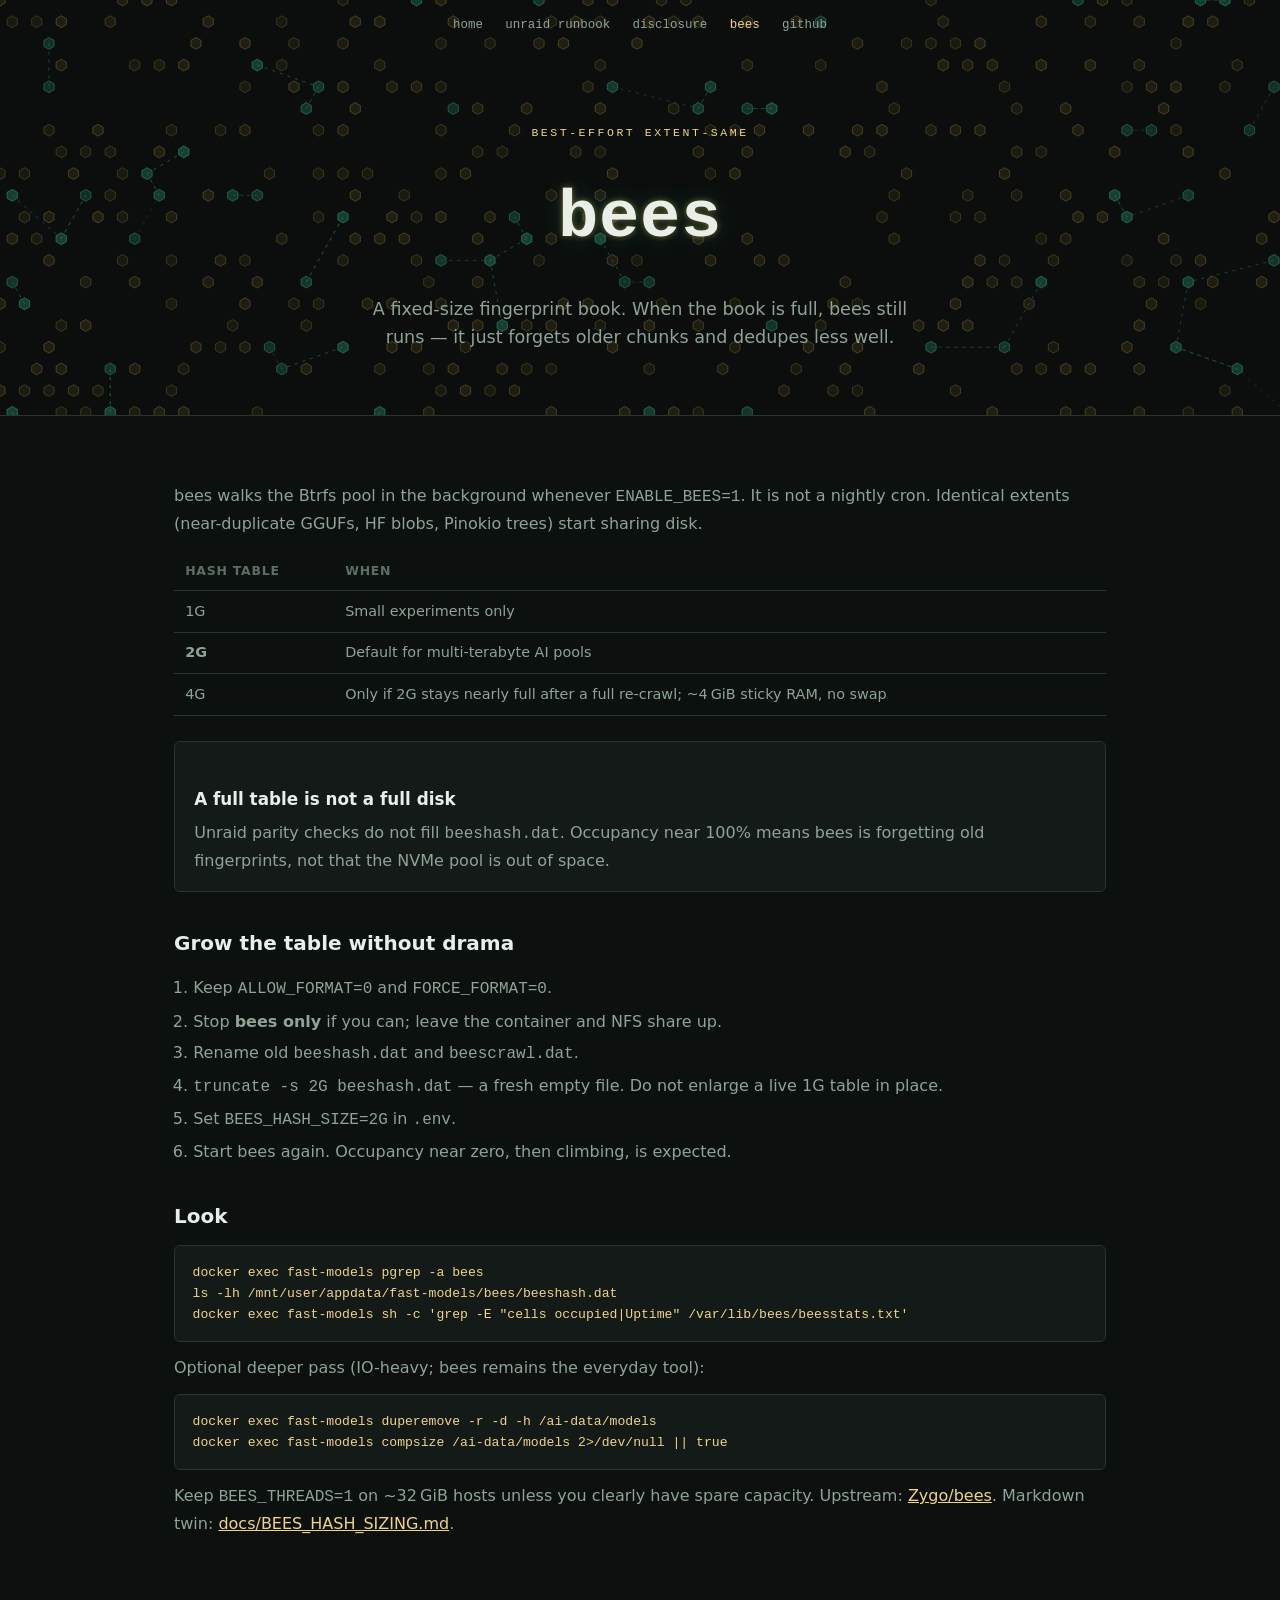
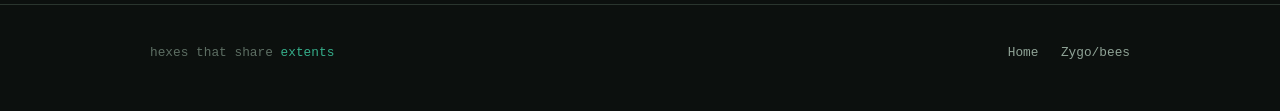
==== docs/bees.html @ 6adabb5d "Release v0.2.0: Unraid FAT32 persist runbook and GitHub Pages Document that /boot/config/go must inv" ====
<!DOCTYPE html>
<html lang="en">
<head>
<meta charset="UTF-8" />
<meta name="viewport" content="width=device-width, initial-scale=1.0" />
<title>bees hash sizing · fast-models</title>
<meta name="description" content="bees hash table sizing for a multi-terabyte AI file pool. 2G default. Not the same as a full disk." />
<link rel="icon" href="favicon.svg" type="image/svg+xml" />
<link rel="stylesheet" href="assets/site.css" />
</head>
<body>
<div class="hero">
  <canvas id="bees-rain" aria-hidden="true"></canvas>
  <nav class="top">
    <a href="index.html">home</a>
    <a href="runbook.html">unraid runbook</a>
    <a href="incident.html">disclosure</a>
    <a href="bees.html" aria-current="page">bees</a>
    <a href="https://github.com/the1truedan/fast-models">github</a>
  </nav>
  <div class="hero-inner">
    <p class="eyebrow">best-effort extent-same</p>
    <h1 class="wordmark">bees</h1>
    <p class="tagline">A fixed-size fingerprint book. When the book is full, bees still runs — it just forgets older chunks and dedupes less well.</p>
  </div>
</div>

<section class="band prose">
  <p>bees walks the Btrfs pool in the background whenever <code>ENABLE_BEES=1</code>. It is not a nightly cron. Identical extents (near-duplicate GGUFs, HF blobs, Pinokio trees) start sharing disk.</p>

  <table>
    <thead><tr><th>Hash table</th><th>When</th></tr></thead>
    <tbody>
      <tr><td>1G</td><td>Small experiments only</td></tr>
      <tr><td><strong>2G</strong></td><td>Default for multi-terabyte AI pools</td></tr>
      <tr><td>4G</td><td>Only if 2G stays nearly full after a full re-crawl; ~4 GiB sticky RAM, no swap</td></tr>
    </tbody>
  </table>

  <div class="note">
    <h3>A full table is not a full disk</h3>
    <p>Unraid parity checks do not fill <code>beeshash.dat</code>. Occupancy near 100% means bees is forgetting old fingerprints, not that the NVMe pool is out of space.</p>
  </div>

  <h2>Grow the table without drama</h2>
  <ol>
    <li>Keep <code>ALLOW_FORMAT=0</code> and <code>FORCE_FORMAT=0</code>.</li>
    <li>Stop <strong>bees only</strong> if you can; leave the container and NFS share up.</li>
    <li>Rename old <code>beeshash.dat</code> and <code>beescrawl.dat</code>.</li>
    <li><code>truncate -s 2G beeshash.dat</code> — a fresh empty file. Do not enlarge a live 1G table in place.</li>
    <li>Set <code>BEES_HASH_SIZE=2G</code> in <code>.env</code>.</li>
    <li>Start bees again. Occupancy near zero, then climbing, is expected.</li>
  </ol>

  <h2>Look</h2>
<pre>docker exec fast-models pgrep -a bees
ls -lh /mnt/user/appdata/fast-models/bees/beeshash.dat
docker exec fast-models sh -c 'grep -E "cells occupied|Uptime" /var/lib/bees/beesstats.txt'</pre>

  <p>Optional deeper pass (IO-heavy; bees remains the everyday tool):</p>
<pre>docker exec fast-models duperemove -r -d -h /ai-data/models
docker exec fast-models compsize /ai-data/models 2>/dev/null || true</pre>
  <p>Keep <code>BEES_THREADS=1</code> on ~32 GiB hosts unless you clearly have spare capacity. Upstream: <a href="https://github.com/Zygo/bees">Zygo/bees</a>. Markdown twin: <a href="https://github.com/the1truedan/fast-models/blob/main/docs/BEES_HASH_SIZING.md">docs/BEES_HASH_SIZING.md</a>.</p>
</section>

<footer>
  <div class="footer-inner">
    <span class="mu-mark">hexes that share <span>extents</span></span>
    <nav class="footer-links">
      <a href="index.html">Home</a>
      <a href="https://github.com/Zygo/bees">Zygo/bees</a>
    </nav>
  </div>
</footer>
<script src="assets/bees.js"></script>
</body>
</html>
---- docs/assets/site.css ----
:root {
  --bg: #0c100e;
  --bg-panel: #141a17;
  --bg-panel-2: #1b231e;
  --line: #2a352e;
  --fg: #e8efe8;
  --fg-dim: #8fa396;
  --fg-dimmer: #5d6e63;
  --accent: #e8b84a;
  --accent-soft: #f0d48a;
  --accent-mu: #3dcaa0;
}

* { box-sizing: border-box; }

html, body {
  margin: 0;
  padding: 0;
  background: var(--bg);
  color: var(--fg);
}

body {
  font-family: ui-sans-serif, -apple-system, BlinkMacSystemFont, "Segoe UI", system-ui, sans-serif;
  line-height: 1.6;
  -webkit-font-smoothing: antialiased;
}

.mono, code, pre {
  font-family: ui-monospace, "SF Mono", "Cascadia Code", Menlo, Consolas, "Courier New", monospace;
}

a { color: inherit; }
::selection { background: var(--accent); color: var(--bg); }

.hero {
  position: relative;
  overflow: hidden;
  border-bottom: 1px solid var(--line);
}

#bees-rain {
  position: absolute;
  inset: 0;
  width: 100%;
  height: 100%;
  opacity: 0.55;
}

.hero-inner {
  position: relative;
  z-index: 1;
  max-width: 920px;
  margin: 0 auto;
  padding: 5.5rem 1.5rem 4rem;
  text-align: center;
}

.eyebrow {
  font-family: ui-monospace, "SF Mono", "Cascadia Code", Menlo, Consolas, monospace;
  font-size: 0.72rem;
  letter-spacing: 0.22em;
  text-transform: uppercase;
  color: var(--accent-soft);
  margin: 0 0 1.4rem;
}

.wordmark {
  margin: 0;
  font-family: ui-monospace, "SF Mono", "Cascadia Code", Menlo, Consolas, monospace;
  font-weight: 700;
  font-size: clamp(2.4rem, 7vw, 4.2rem);
  letter-spacing: 0.01em;
  color: var(--fg);
  text-shadow:
    0 0 6px rgba(232, 184, 74, 0.45),
    0 0 26px rgba(61, 202, 160, 0.22);
  text-wrap: balance;
}

.wordmark span { color: var(--accent); }

.tagline {
  max-width: 48ch;
  margin: 1.4rem auto 0;
  font-size: 1.1rem;
  color: var(--fg-dim);
  text-wrap: balance;
}

.hero-cta {
  display: flex;
  justify-content: center;
  align-items: center;
  gap: 0.9rem;
  flex-wrap: wrap;
  margin-top: 2.4rem;
}

.btn {
  font-family: ui-monospace, "SF Mono", "Cascadia Code", Menlo, Consolas, monospace;
  font-size: 0.85rem;
  text-decoration: none;
  padding: 0.65rem 1.1rem;
  border-radius: 3px;
  border: 1px solid var(--line);
  background: var(--bg-panel);
  color: var(--fg);
  transition: border-color 0.15s ease, color 0.15s ease;
}

.btn:hover, .btn:focus-visible { border-color: var(--accent); color: var(--accent-soft); }
.btn:focus-visible { outline: 2px solid var(--accent); outline-offset: 2px; }

.btn.primary {
  background: var(--accent);
  border-color: var(--accent);
  color: var(--bg);
  font-weight: 600;
}
.btn.primary:hover, .btn.primary:focus-visible {
  color: var(--bg);
  border-color: var(--accent-soft);
  background: var(--accent-soft);
}

.version-chip {
  font-family: ui-monospace, "SF Mono", "Cascadia Code", Menlo, Consolas, monospace;
  font-size: 0.78rem;
  color: var(--fg-dimmer);
}
.version-chip b { color: var(--accent-mu); font-weight: 600; }

nav.top {
  position: relative;
  z-index: 2;
  display: flex;
  justify-content: center;
  gap: 1.4rem;
  padding: 1rem 1.5rem 0;
  font-family: ui-monospace, "SF Mono", "Cascadia Code", Menlo, Consolas, monospace;
  font-size: 0.78rem;
  color: var(--fg-dim);
}
nav.top a { text-decoration: none; }
nav.top a:hover, nav.top a[aria-current="page"] { color: var(--accent-soft); }

section.band { max-width: 980px; margin: 0 auto; padding: 4.2rem 1.5rem; }

.section-head { text-align: center; margin-bottom: 2.6rem; }

.section-eyebrow {
  font-family: ui-monospace, "SF Mono", "Cascadia Code", Menlo, Consolas, monospace;
  font-size: 0.72rem;
  letter-spacing: 0.2em;
  text-transform: uppercase;
  color: var(--fg-dimmer);
  margin: 0 0 0.7rem;
}

.section-title {
  margin: 0;
  font-size: 1.5rem;
  font-weight: 600;
  text-wrap: balance;
}

.section-sub {
  max-width: 54ch;
  margin: 0.7rem auto 0;
  color: var(--fg-dim);
  font-size: 0.98rem;
}

.stack-grid {
  display: grid;
  grid-template-columns: repeat(3, 1fr);
  gap: 1px;
  background: var(--line);
  border: 1px solid var(--line);
  border-radius: 6px;
  overflow: hidden;
}

.stack-card {
  background: var(--bg-panel);
  padding: 1.5rem 1.4rem;
  display: flex;
  flex-direction: column;
  gap: 0.5rem;
  text-decoration: none;
  color: inherit;
  transition: background 0.15s ease;
  min-height: 148px;
}

a.stack-card:hover, a.stack-card:focus-visible { background: var(--bg-panel-2); }
a.stack-card:focus-visible { outline: 2px solid var(--accent); outline-offset: -2px; }

.stack-card .role {
  font-family: ui-monospace, "SF Mono", "Cascadia Code", Menlo, Consolas, monospace;
  font-size: 0.68rem;
  letter-spacing: 0.14em;
  text-transform: uppercase;
  color: var(--accent-soft);
}

.stack-card h3 { margin: 0; font-size: 1.05rem; font-weight: 600; }
.stack-card p { margin: 0; font-size: 0.88rem; color: var(--fg-dim); flex-grow: 1; }

.stack-card .link-hint {
  font-family: ui-monospace, "SF Mono", "Cascadia Code", Menlo, Consolas, monospace;
  font-size: 0.74rem;
  color: var(--fg-dimmer);
}

a.stack-card .link-hint { color: var(--accent-mu); }

.cap-grid {
  display: grid;
  grid-template-columns: repeat(2, 1fr);
  gap: 1.1rem;
}

.cap-tile {
  background: var(--bg-panel);
  border: 1px solid var(--line);
  border-radius: 6px;
  padding: 1.5rem;
  display: flex;
  gap: 1rem;
  align-items: flex-start;
}

.cap-glyph {
  font-family: ui-monospace, "SF Mono", "Cascadia Code", Menlo, Consolas, monospace;
  font-size: 1.5rem;
  color: var(--accent);
  line-height: 1;
  padding-top: 0.15rem;
}

.cap-tile h3 { margin: 0 0 0.35rem; font-size: 1rem; font-weight: 600; }
.cap-tile p { margin: 0; font-size: 0.88rem; color: var(--fg-dim); }

.warn, .ok, .note {
  border-radius: 6px;
  padding: 1.1rem 1.2rem;
  margin: 0 0 1.2rem;
  border: 1px solid var(--line);
  background: var(--bg-panel);
}
.warn { border-color: #8a4b2a; }
.ok { border-color: var(--accent-mu); }
.note { border-color: var(--line); }

.warn h3, .ok h3, .note h3 {
  margin: 0 0 0.4rem;
  font-size: 0.95rem;
}
.warn p, .ok p, .note p, .prose p { margin: 0 0 0.7rem; color: var(--fg-dim); }
.prose p:last-child, .warn p:last-child, .ok p:last-child { margin-bottom: 0; }

.prose h2 { font-size: 1.25rem; margin: 2.2rem 0 0.8rem; }
.prose h3 { font-size: 1.05rem; margin: 1.6rem 0 0.5rem; }
.prose ul, .prose ol { color: var(--fg-dim); padding-left: 1.2rem; }
.prose li { margin: 0.35rem 0; }
.prose a { color: var(--accent-soft); }

pre {
  background: var(--bg-panel);
  border: 1px solid var(--line);
  border-radius: 6px;
  padding: 1rem 1.1rem;
  overflow-x: auto;
  font-size: 0.82rem;
  color: var(--accent-soft);
}

table {
  width: 100%;
  border-collapse: collapse;
  font-size: 0.9rem;
  margin: 1rem 0 1.6rem;
}
th, td {
  text-align: left;
  padding: 0.55rem 0.7rem;
  border-bottom: 1px solid var(--line);
  vertical-align: top;
}
th { color: var(--fg-dimmer); font-weight: 600; font-size: 0.78rem; letter-spacing: 0.06em; text-transform: uppercase; }
td { color: var(--fg-dim); }

footer {
  border-top: 1px solid var(--line);
  padding: 2.4rem 1.5rem 3rem;
}

.footer-inner {
  max-width: 980px;
  margin: 0 auto;
  display: flex;
  justify-content: space-between;
  align-items: center;
  flex-wrap: wrap;
  gap: 1rem;
}

.footer-links {
  display: flex;
  gap: 1.4rem;
  font-family: ui-monospace, "SF Mono", "Cascadia Code", Menlo, Consolas, monospace;
  font-size: 0.8rem;
  color: var(--fg-dim);
}
.footer-links a { text-decoration: none; }
.footer-links a:hover, .footer-links a:focus-visible { color: var(--accent-soft); }

.mu-mark {
  font-family: ui-monospace, "SF Mono", "Cascadia Code", Menlo, Consolas, monospace;
  font-size: 0.8rem;
  color: var(--fg-dimmer);
}
.mu-mark span { color: var(--accent-mu); opacity: 0.85; }

@media (max-width: 720px) {
  .stack-grid, .cap-grid { grid-template-columns: 1fr; }
}

@media (prefers-reduced-motion: reduce) {
  #bees-rain { display: none; }
}
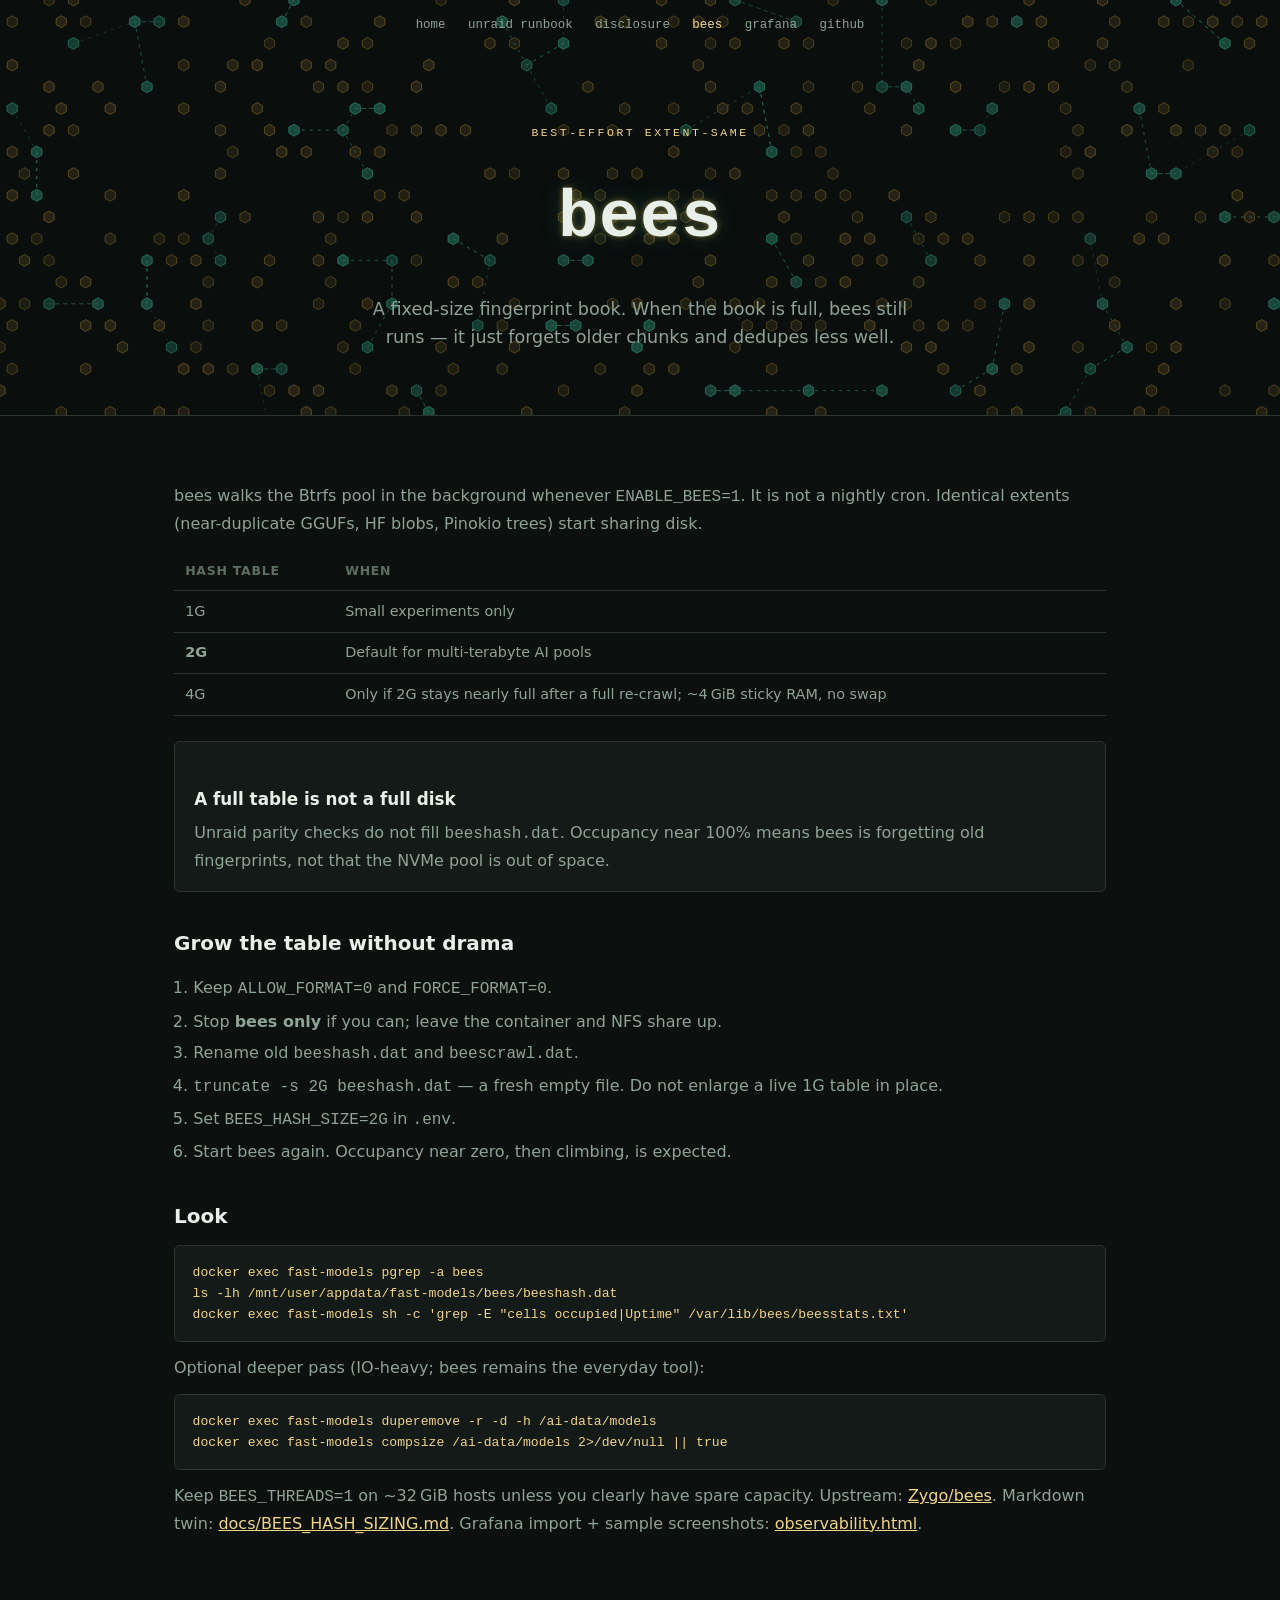
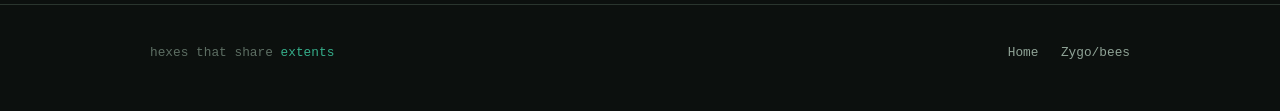
==== commit 13fccfaa: "Add Grafana/Prometheus sample with generic bucket screenshots Ship an importable bees+btrfs dashboar" ====
--- a/docs/bees.html
+++ b/docs/bees.html
@@ -16,6 +16,7 @@
     <a href="runbook.html">unraid runbook</a>
     <a href="incident.html">disclosure</a>
     <a href="bees.html" aria-current="page">bees</a>
+    <a href="observability.html">grafana</a>
     <a href="https://github.com/the1truedan/fast-models">github</a>
   </nav>
   <div class="hero-inner">
@@ -60,7 +61,7 @@
   <p>Optional deeper pass (IO-heavy; bees remains the everyday tool):</p>
 <pre>docker exec fast-models duperemove -r -d -h /ai-data/models
 docker exec fast-models compsize /ai-data/models 2>/dev/null || true</pre>
-  <p>Keep <code>BEES_THREADS=1</code> on ~32 GiB hosts unless you clearly have spare capacity. Upstream: <a href="https://github.com/Zygo/bees">Zygo/bees</a>. Markdown twin: <a href="https://github.com/the1truedan/fast-models/blob/main/docs/BEES_HASH_SIZING.md">docs/BEES_HASH_SIZING.md</a>.</p>
+  <p>Keep <code>BEES_THREADS=1</code> on ~32 GiB hosts unless you clearly have spare capacity. Upstream: <a href="https://github.com/Zygo/bees">Zygo/bees</a>. Markdown twin: <a href="https://github.com/the1truedan/fast-models/blob/main/docs/BEES_HASH_SIZING.md">docs/BEES_HASH_SIZING.md</a>. Grafana import + sample screenshots: <a href="observability.html">observability.html</a>.</p>
 </section>
 
 <footer>
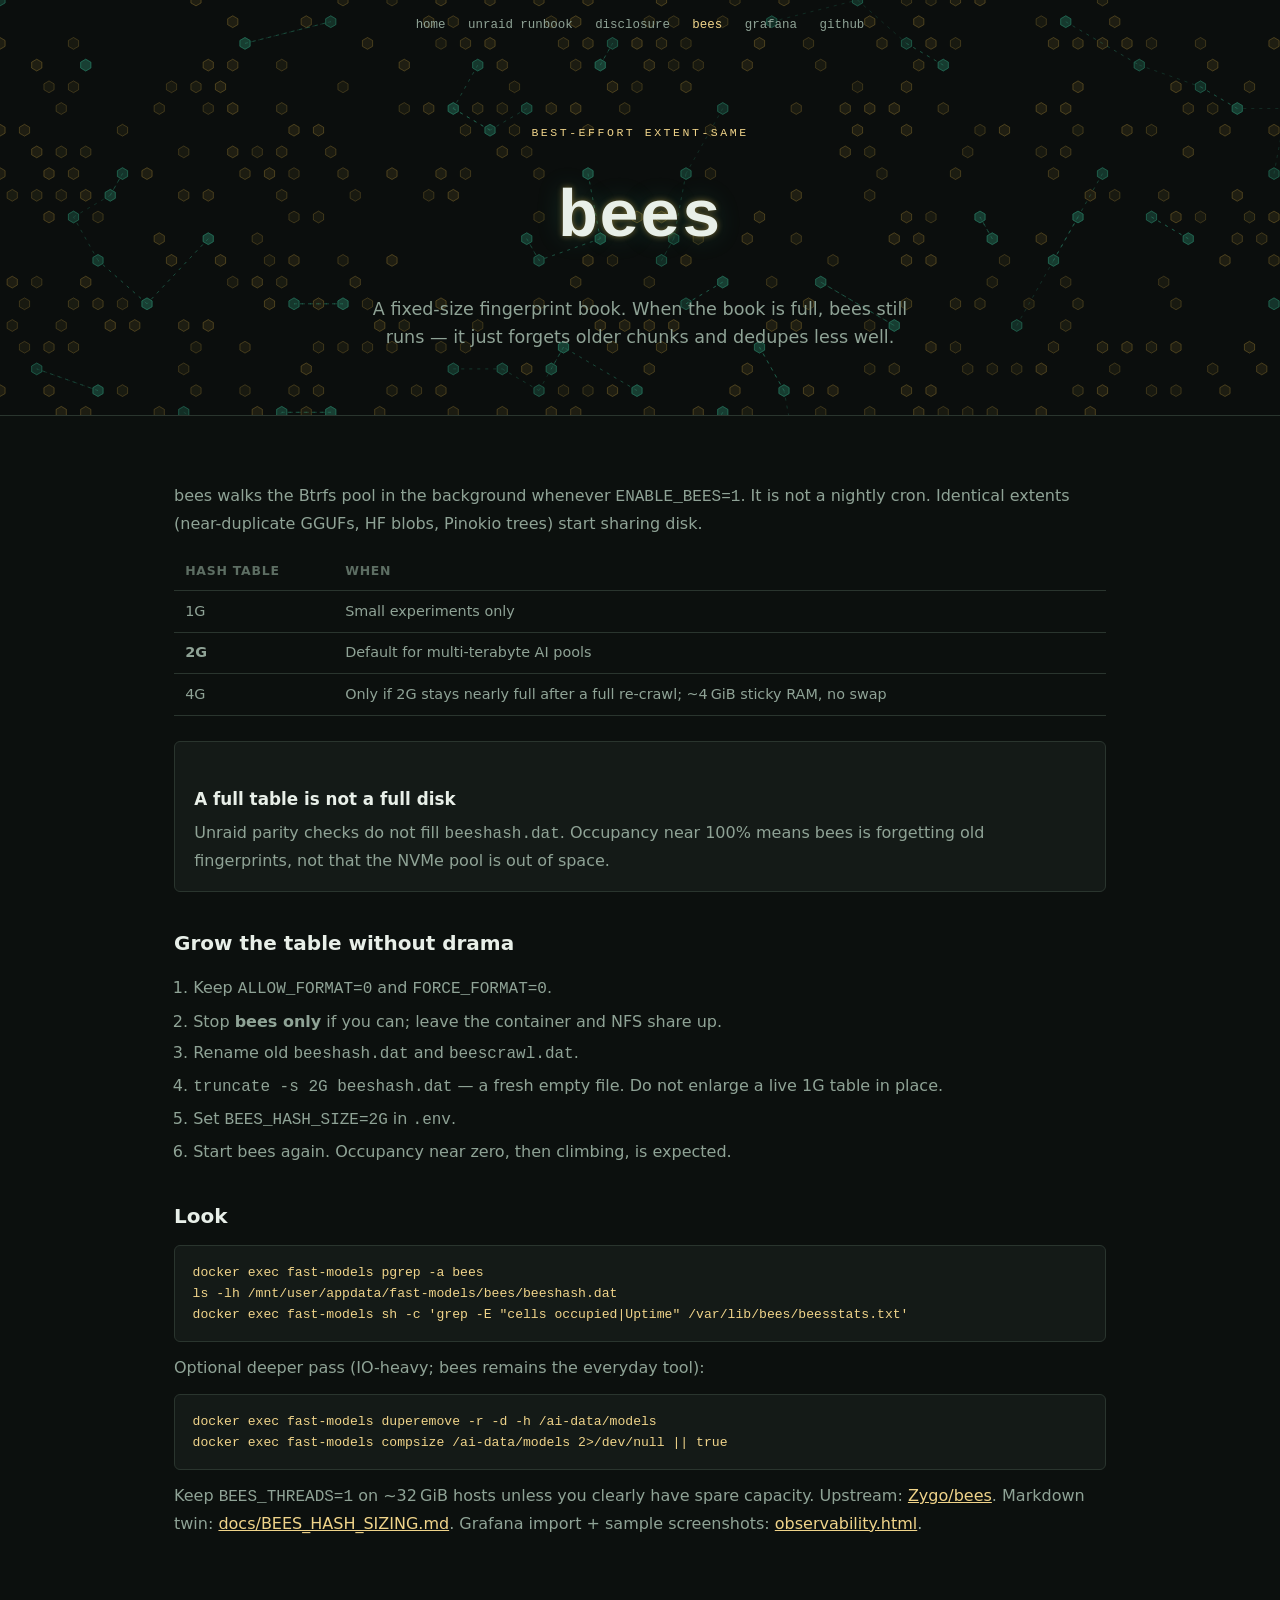
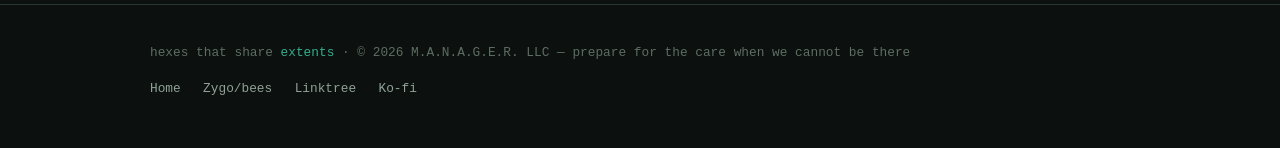
==== commit cf3e669a: "Footer: one footer per page (µ line + © 2026 M.A.N.A.G.E.R. LLC + prepare for the care when we canno" ====
--- a/docs/bees.html
+++ b/docs/bees.html
@@ -66,10 +66,13 @@
 
 <footer>
   <div class="footer-inner">
-    <span class="mu-mark">hexes that share <span>extents</span></span>
+    <span class="mu-mark">hexes that share <span>extents</span> · © 2026 M.A.N.A.G.E.R. LLC — prepare for the care when we cannot be there</span>
     <nav class="footer-links">
       <a href="index.html">Home</a>
       <a href="https://github.com/Zygo/bees">Zygo/bees</a>
+    
+      <a href="https://linktr.ee/the1truedan">Linktree</a>
+      <a href="https://ko-fi.com/the1truedan">Ko-fi</a>
     </nav>
   </div>
 </footer>
